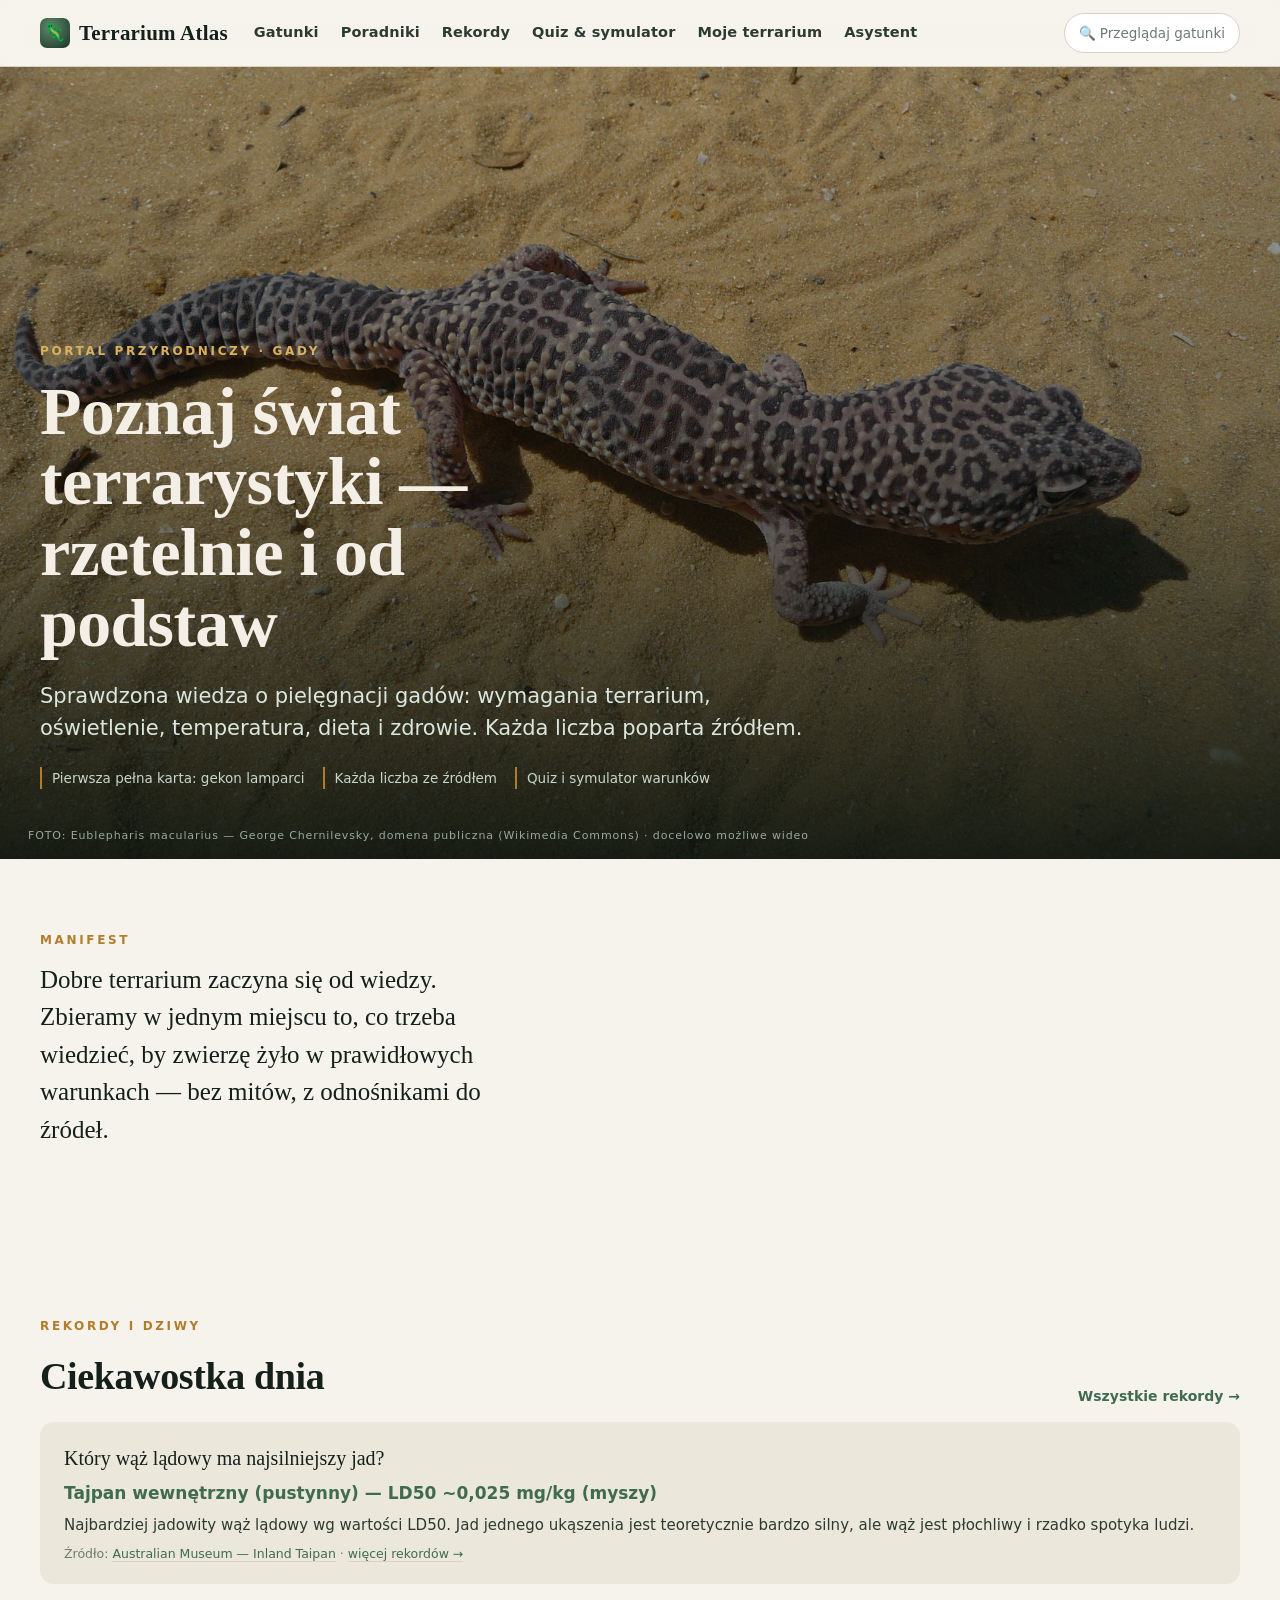
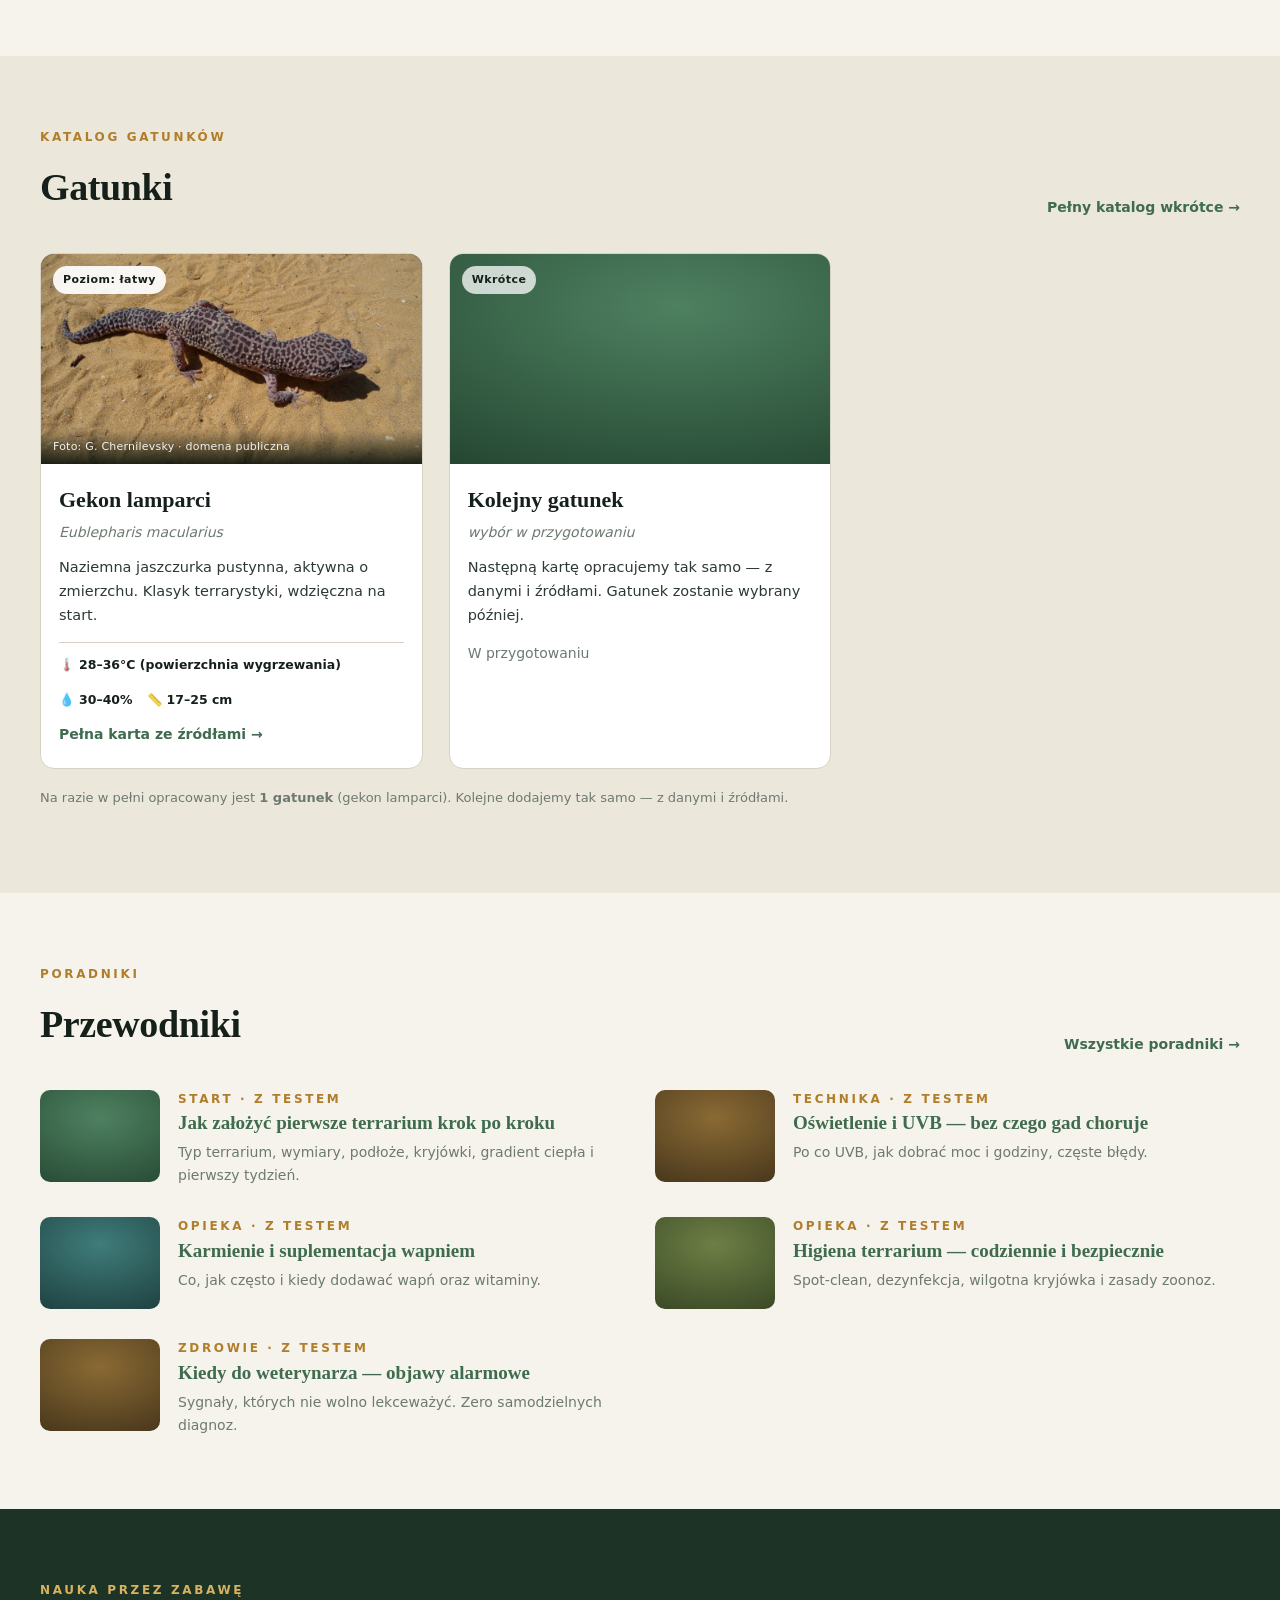
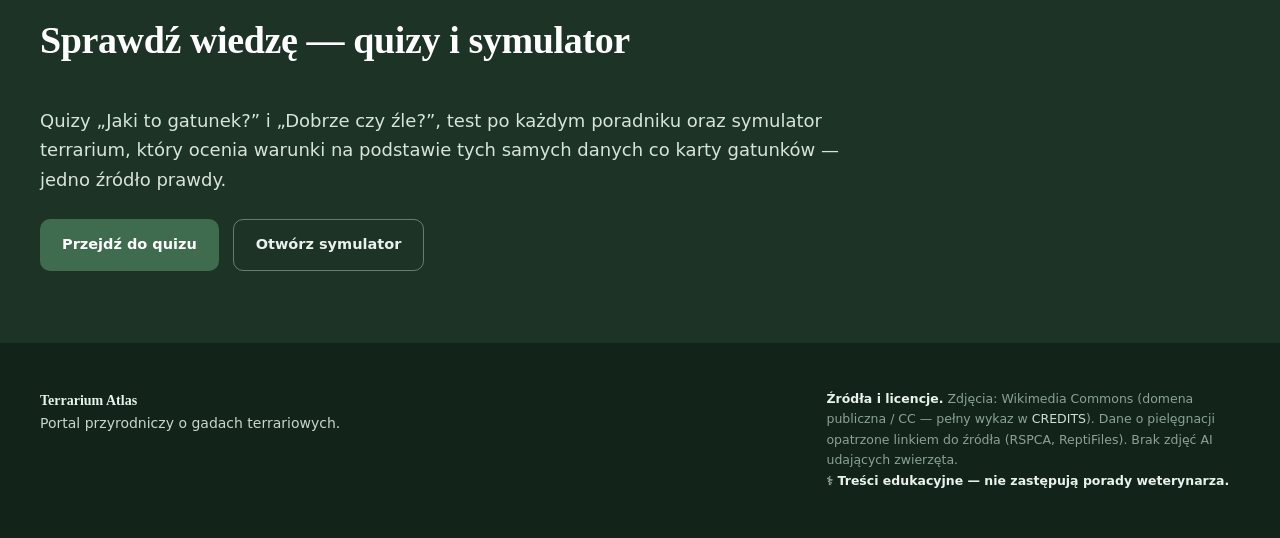
==== index.html @ b829ac7f "Terrarium Atlas — publikacja GitHub Pages (noindex, bez danych osobowych) Co-Authored-By: Claude Opu" ====
<!DOCTYPE html>
<html lang="pl"><head>
<meta charset="UTF-8"><meta name="viewport" content="width=device-width,initial-scale=1">
<meta name="robots" content="noindex, nofollow">
<title>{APP} — portal o gadach terrariowych</title>
<link rel="stylesheet" href="styl.css">
</head><body>

<header class="nav"><div class="wrap">
  <a class="brand" href="index.html" style="color:inherit"><span class="mk">🦎</span> <span data-app>Terrarium Atlas</span></a>
  <nav class="menu">
    <a class="lnk" href="index.html#katalog">Gatunki</a>
    <a class="lnk" href="poradnik.html">Poradniki</a>
    <a class="lnk" href="rekordy.html">Rekordy</a>
    <a class="lnk" href="quiz.html">Quiz &amp; symulator</a>
    <a class="lnk" href="moje-terrarium.html">Moje terrarium</a>
    <a class="lnk" href="asystent.html">Asystent</a>
  </nav>
  <span class="sp"></span>
  <a class="search" href="index.html#katalog" style="color:var(--muted)">🔍 Przeglądaj gatunki</a>
</div></header>

<section class="hero photo">
  <div class="bg"></div>
  <div class="inner">
    <div class="kicker light">Portal przyrodniczy · gady</div>
    <h1 class="serif">Poznaj świat terrarystyki — rzetelnie i od podstaw</h1>
    <p class="lead">Sprawdzona wiedza o pielęgnacji gadów: wymagania terrarium, oświetlenie,
      temperatura, dieta i zdrowie. Każda liczba poparta źródłem.</p>
    <div class="meta">
      <span>Pierwsza pełna karta: gekon lamparci</span>
      <span>Każda liczba ze źródłem</span>
      <span>Quiz i symulator warunków</span>
    </div>
  </div>
  <div class="photo-tag">FOTO: Eublepharis macularius — George Chernilevsky, domena publiczna (Wikimedia Commons) · docelowo możliwe wideo</div>
</section>

<section class="section">
  <div class="wrap">
    <div class="kicker">Manifest</div>
    <p class="lead-row serif" style="font-size:25px;line-height:1.5;margin-top:10px;color:var(--ink);max-width:40ch">
      Dobre terrarium zaczyna się od wiedzy. Zbieramy w jednym miejscu to, co trzeba wiedzieć,
      by zwierzę żyło w prawidłowych warunkach — bez mitów, z odnośnikami do źródeł.</p>
  </div>
</section>

<section class="section"><div class="wrap">
    <div class="head" style="margin-bottom:14px"><div><div class="kicker">Rekordy i dziwy</div>
      <h2 class="serif">Ciekawostka dnia</h2></div><a class="more" href="rekordy.html">Wszystkie rekordy →</a></div>
    <div id="ciekawostka" style="background:var(--paper2);border-radius:14px;padding:20px 24px">Ładowanie…</div>
  </div></section>

<section class="section tint" id="katalog">
  <div class="wrap">
    <div class="head">
      <div><div class="kicker">Katalog gatunków</div>
        <h2 class="serif">Gatunki</h2></div>
      <a class="more" href="wkrotce.html">Pełny katalog wkrótce →</a>
    </div>
    <div class="cards">

      <a class="card" href="gatunek.html" style="color:inherit">
        <div class="ph"><img src="_media/gekon_portret.jpg" alt="Gekon lamparci">
          <span class="lvl">Poziom: łatwy</span><span class="caption-ov">Foto: G. Chernilevsky · domena publiczna</span></div>
        <div class="cb"><h3 class="serif">Gekon lamparci</h3><div class="lat">Eublepharis macularius</div>
          <p class="ex">Naziemna jaszczurka pustynna, aktywna o zmierzchu. Klasyk terrarystyki, wdzięczna na start.</p>
          <div class="meta2" id="miniMetr"></div>
          <div style="margin-top:12px;font-weight:700;color:var(--moss);font-size:14px">Pełna karta ze źródłami →</div>
        </div></a>

      <div class="card" aria-hidden="true">
        <div class="ph" style="background:radial-gradient(120% 100% at 60% 25%,#4e8160,#20402d)">
          <span class="lvl" style="background:rgba(255,255,255,.75)">Wkrótce</span></div>
        <div class="cb"><h3 class="serif">Kolejny gatunek</h3><div class="lat">wybór w przygotowaniu</div>
          <p class="ex">Następną kartę opracujemy tak samo — z danymi i źródłami. Gatunek zostanie wybrany później.</p>
          <div style="margin-top:14px;color:var(--muted);font-size:14px">W przygotowaniu</div>
        </div></div>

    </div>
    <p class="src" style="margin-top:18px">Na razie w pełni opracowany jest <b>1 gatunek</b> (gekon lamparci). Kolejne dodajemy tak samo — z danymi i źródłami.</p>
  </div>
</section>

<section class="section">
  <div class="wrap">
    <div class="head">
      <div><div class="kicker">Poradniki</div>
        <h2 class="serif">Przewodniki</h2></div>
      <a class="more" href="poradnik.html">Wszystkie poradniki →</a>
    </div>
    <div class="posts">
      <a class="post" href="poradnik.html?id=zakladanie-terrarium"><div class="pn"></div><div><div class="kicker">Start · z testem</div>
        <h3 class="serif">Jak założyć pierwsze terrarium krok po kroku</h3>
        <p>Typ terrarium, wymiary, podłoże, kryjówki, gradient ciepła i pierwszy tydzień.</p></div></a>
      <a class="post" href="poradnik.html?id=oswietlenie-uvb"><div class="pn b"></div><div><div class="kicker">Technika · z testem</div>
        <h3 class="serif">Oświetlenie i UVB — bez czego gad choruje</h3>
        <p>Po co UVB, jak dobrać moc i godziny, częste błędy.</p></div></a>
      <a class="post" href="poradnik.html?id=karmienie-suplementacja"><div class="pn c"></div><div><div class="kicker">Opieka · z testem</div>
        <h3 class="serif">Karmienie i suplementacja wapniem</h3>
        <p>Co, jak często i kiedy dodawać wapń oraz witaminy.</p></div></a>
      <a class="post" href="poradnik.html?id=higiena"><div class="pn d"></div><div><div class="kicker">Opieka · z testem</div>
        <h3 class="serif">Higiena terrarium — codziennie i bezpiecznie</h3>
        <p>Spot-clean, dezynfekcja, wilgotna kryjówka i zasady zoonoz.</p></div></a>
      <a class="post" href="poradnik.html?id=kiedy-do-weterynarza"><div class="pn b"></div><div><div class="kicker">Zdrowie · z testem</div>
        <h3 class="serif">Kiedy do weterynarza — objawy alarmowe</h3>
        <p>Sygnały, których nie wolno lekceważyć. Zero samodzielnych diagnoz.</p></div></a>
    </div>
  </div>
</section>

<section class="section dark">
  <div class="wrap">
    <div class="kicker light">Nauka przez zabawę</div>
    <div class="head" style="border:0"><h2 class="serif" style="color:#fff;margin-top:8px">Sprawdź wiedzę — quizy i symulator</h2></div>
    <p class="lead-row" style="color:#d7e4da;max-width:70ch">Quizy „Jaki to gatunek?” i „Dobrze czy źle?”, test po każdym poradniku
      oraz symulator terrarium, który ocenia warunki na podstawie tych samych danych co karty gatunków — jedno źródło prawdy.</p>
    <div style="margin-top:24px;display:flex;gap:14px;flex-wrap:wrap">
      <a class="btn" href="quiz.html">Przejdź do quizu</a>
      <a class="btn ghost" href="quiz.html#symulator">Otwórz symulator</a>
    </div>
  </div>
</section>

<footer class="foot"><div class="wrap">
  <div><b data-app>Terrarium Atlas</b><br>Portal przyrodniczy o gadach terrariowych.</div>
  <div class="credits"><b style="font-family:var(--sans);color:#eaf1ec">Źródła i licencje.</b>
    Zdjęcia: Wikimedia Commons (domena publiczna / CC — pełny wykaz w <a href="CREDITS.md" style="color:#cfe0d4">CREDITS</a>).
    Dane o pielęgnacji opatrzone linkiem do źródła (RSPCA, ReptiFiles). Brak zdjęć AI udających zwierzęta.<br>
    <b style="color:#eaf1ec;font-family:var(--sans)">⚕️ Treści edukacyjne — nie zastępują porady weterynarza.</b></div>
</div></footer>


<script src="dane.js"></script>
<script>
  // mini-metryczka na kaflu gekona — z tego samego źródła prawdy
  const m = GEKON.metryczka;
  const get = L => (m.find(r=>r[0]===L)||[])[1] || "";
  document.getElementById('miniMetr').innerHTML =
    `<span>🌡️ <b>${get('Temp. — strefa ciepła')}</b></span>`+
    `<span>💧 <b>${get('Wilgotność').split(' ')[0]}</b></span>`+
    `<span>📏 <b>${get('Rozmiar').split('(')[0].trim()}</b></span>`;

  // Ciekawostka dnia — losowana deterministycznie z rekordów (ta sama przez cały dzień)
  fetch('data/rekordy.json?v=1',{cache:'no-cache'}).then(function(r){return r.json();}).then(function(D){
    var d=new Date(); var dzien=Math.floor((d-new Date(d.getFullYear(),0,0))/86400000);
    var rek=D.rekordy[dzien % D.rekordy.length];
    var src=rek.zrodla.map(function(z){return '<a href="'+z.u+'" target="_blank" rel="noopener">'+z.t+'</a>';}).join('; ');
    document.getElementById('ciekawostka').innerHTML =
      '<div style="font-family:var(--serif);font-size:20px;margin-bottom:4px">'+rek.pytanie+'</div>'+
      '<div style="font-weight:800;color:var(--moss);margin:4px 0">'+rek.odpowiedz+' — '+rek.liczba+'</div>'+
      '<p style="margin:6px 0;color:var(--ink2);font-size:15px">'+rek.opis+'</p>'+
      '<div class="src" style="font-size:12.5px;color:var(--muted)">Źródło: '+src+' · <a href="rekordy.html">więcej rekordów →</a></div>';
  }).catch(function(){ var c=document.getElementById('ciekawostka'); if(c) c.textContent='Ciekawostki wkrótce.'; });
</script>
</body></html>
---- styl.css ----
/* Terrarium Atlas — styl portalu przyrodniczego */
:root{
  --ink:#16201b;          /* głęboka zieleń-grafit (tekst) */
  --ink2:#2c3a32;
  --paper:#f6f3ec;        /* ciepły papier */
  --paper2:#ece7db;
  --forest:#1d3326;       /* ciemny las (sekcje immersyjne) */
  --forest2:#12241a;
  --moss:#3f6b4f;         /* mech — akcent główny */
  --moss-l:#5c8a6b;
  --amber:#b07d2b;        /* stonowany bursztyn — akcent 2 */
  --line:#d8d2c4;
  --line-d:#2d4536;
  --muted:#6c7a70;
  --muted-d:#9db3a5;
  --maxw:1440px;
  --serif:'Georgia','Iowan Old Style','Times New Roman',serif;
  --sans:'Segoe UI',system-ui,-apple-system,'Helvetica Neue',sans-serif;
}
*{box-sizing:border-box}
html{scroll-behavior:smooth}
body{margin:0;background:var(--paper);color:var(--ink);font-family:var(--sans);
  font-size:17px;line-height:1.65;-webkit-font-smoothing:antialiased}
img{max-width:100%;display:block}
a{color:var(--moss);text-decoration:none}
.wrap{max-width:var(--maxw);margin:0 auto;padding:0 40px}
@media(max-width:600px){ .wrap{padding:0 20px} }
.serif{font-family:var(--serif)}
.kicker{font-size:12px;letter-spacing:.22em;text-transform:uppercase;color:var(--amber);font-weight:700}
.kicker.light{color:#d8b25e}

/* ——— pasek górny ——— */
.nav{position:sticky;top:0;z-index:50;background:rgba(246,243,236,.92);backdrop-filter:blur(8px);
  border-bottom:1px solid var(--line)}
.nav .wrap{display:flex;align-items:center;gap:26px;height:66px}
.brand{font-family:var(--serif);font-weight:700;font-size:21px;letter-spacing:.01em;display:flex;align-items:center;gap:9px}
.brand .mk{width:30px;height:30px;border-radius:7px;background:
  radial-gradient(circle at 35% 30%,var(--moss-l),var(--forest));display:flex;align-items:center;justify-content:center;font-size:17px}
.nav a.lnk{color:var(--ink2);font-size:14.5px;font-weight:600;letter-spacing:.01em}
.nav a.lnk:hover{color:var(--moss)}
.nav .sp{margin-left:auto}
.nav .search{display:flex;align-items:center;gap:8px;border:1px solid var(--line);border-radius:999px;
  padding:8px 14px;color:var(--muted);font-size:13.5px;background:#fff}
.menu{display:flex;gap:22px;align-items:center}
@media(max-width:720px){ .menu{display:none} .nav .search{display:none} }

/* ——— hero immersyjny ——— */
.hero{position:relative;min-height:88vh;display:flex;align-items:flex-end;color:#f3efe6;overflow:hidden}
.hero .bg{position:absolute;inset:0;background:
  linear-gradient(180deg,rgba(10,20,14,.15) 0%,rgba(10,20,14,.35) 45%,rgba(8,16,11,.92) 100%),
  radial-gradient(120% 90% at 70% 15%,#356b4a 0%,#1b3a28 42%,#0c1d14 100%)}
.hero .bg::after{content:"";position:absolute;inset:0;opacity:.14;mix-blend-mode:overlay;
  background:repeating-linear-gradient(115deg,#fff 0 2px,transparent 2px 7px)}
.hero .play{position:absolute;top:22px;right:28px;display:flex;gap:8px;align-items:center;
  font-size:12px;letter-spacing:.14em;text-transform:uppercase;color:#e7f0e9;opacity:.85}
.hero .play .dot{width:34px;height:34px;border:1.5px solid rgba(255,255,255,.6);border-radius:50%;
  display:flex;align-items:center;justify-content:center}
.hero .inner{position:relative;max-width:var(--maxw);margin:0 auto;padding:0 40px 70px;width:100%}
.hero h1{font-family:var(--serif);font-weight:700;font-size:clamp(34px,6vw,68px);line-height:1.04;
  margin:14px 0 16px;max-width:15ch;letter-spacing:-.01em}
.hero p.lead{font-size:clamp(16px,2.3vw,21px);max-width:60ch;color:#dbe6dd;line-height:1.55}
.hero .meta{margin-top:22px;display:flex;gap:18px;flex-wrap:wrap;font-size:13.5px;color:#c7d6cb}
.hero .meta span{border-left:2px solid var(--amber);padding-left:10px}
.photo-tag{position:absolute;bottom:14px;left:28px;font-size:11px;letter-spacing:.08em;color:#b9c9bd;opacity:.8}

/* ——— sekcje ——— */
.section{padding:72px 0}
.section.tint{background:var(--paper2)}
.section.dark{background:var(--forest);color:#eaf1ec}
.section.dark .muted{color:var(--muted-d)}
.head{display:flex;align-items:flex-end;justify-content:space-between;gap:20px;margin-bottom:34px}
.head h2{font-family:var(--serif);font-size:clamp(26px,3.4vw,38px);margin:8px 0 0;font-weight:700;letter-spacing:-.01em}
.head .more{font-size:14px;font-weight:700;color:var(--moss);white-space:nowrap}
.lead-row{max-width:66ch;color:var(--ink2);font-size:18px}

/* ——— siatka gatunków (karty magazynowe) ——— */
.cards{display:grid;grid-template-columns:repeat(3,1fr);gap:26px}
@media(max-width:860px){ .cards{grid-template-columns:1fr} }
.card{background:#fff;border:1px solid var(--line);border-radius:14px;overflow:hidden;
  transition:transform .4s cubic-bezier(.2,.7,.2,1),box-shadow .4s}
.card:hover{transform:translateY(-4px);box-shadow:0 18px 40px rgba(20,40,28,.12)}
.card .ph{height:210px;position:relative;background:radial-gradient(120% 100% at 60% 25%,#4e8160,#20402d)}
.card .ph.d2{background:radial-gradient(120% 100% at 60% 25%,#6d7f45,#2f3d1f)}
.card .ph.d3{background:radial-gradient(120% 100% at 60% 25%,#3f7c7a,#173534)}
.card .tagph{position:absolute;left:12px;bottom:10px;font-size:10.5px;letter-spacing:.07em;color:#dce7df;opacity:.85}
.card .lvl{position:absolute;top:12px;left:12px;font-size:11px;font-weight:700;letter-spacing:.04em;
  background:rgba(255,255,255,.92);color:var(--ink);padding:5px 10px;border-radius:999px}
.card .cb{padding:18px 18px 22px}
.card h3{font-family:var(--serif);font-size:22px;margin:0 0 3px}
.card .lat{font-style:italic;color:var(--muted);font-size:14px}
.card .ex{margin-top:12px;font-size:14.5px;color:var(--ink2)}
.card .meta2{margin-top:14px;display:flex;gap:14px;flex-wrap:wrap;font-size:12.5px;color:var(--muted);
  border-top:1px solid var(--line);padding-top:12px}
.card .meta2 b{color:var(--ink);font-weight:700}

/* ——— poradniki (lista edytorska) ——— */
.posts{display:grid;grid-template-columns:repeat(2,1fr);gap:30px}
@media(max-width:760px){ .posts{grid-template-columns:1fr} }
.post{display:flex;gap:18px;align-items:flex-start}
.post .pn{width:120px;height:92px;border-radius:10px;flex:0 0 auto;background:radial-gradient(120% 100% at 50% 30%,#4e8160,#20402d)}
.post .pn.b{background:radial-gradient(120% 100% at 50% 30%,#8a6a34,#3a2c16)}
.post .pn.c{background:radial-gradient(120% 100% at 50% 30%,#3f7c7a,#173534)}
.post .pn.d{background:radial-gradient(120% 100% at 50% 30%,#6d7f45,#2f3d1f)}
.post h3{font-family:var(--serif);font-size:19px;margin:2px 0 6px;line-height:1.25}
.post p{margin:0;font-size:14px;color:var(--muted)}

/* ——— stopka ——— */
.foot{background:var(--forest2);color:#c7d6cb;padding:46px 0;font-size:14px}
.foot .wrap{display:flex;justify-content:space-between;gap:24px;flex-wrap:wrap}
.foot b{color:#eaf1ec;font-family:var(--serif)}
.foot .credits{font-size:12.5px;color:#8ba393;max-width:52ch}

/* ——— elementy wspólne ——— */
.badge{display:inline-block;font-size:11px;font-weight:700;letter-spacing:.03em;padding:4px 11px;border-radius:999px}
.b-easy{background:#e4efe5;color:#2f5d45} .b-mid{background:#f3ead3;color:#8a641f} .b-hard{background:#f1dcd4;color:#9b4a2f}
.src{font-size:13px;color:var(--muted)}
.src a{border-bottom:1px solid var(--line)}
.btn{display:inline-flex;align-items:center;gap:8px;background:var(--moss);color:#fff;font-weight:700;
  font-size:14.5px;padding:13px 22px;border-radius:10px;border:0;cursor:pointer}
.btn.ghost{background:transparent;color:#eaf1ec;border:1.5px solid rgba(255,255,255,.35)}
.note-mk{background:#fbf8f0;border:1px dashed var(--line);border-radius:10px;padding:10px 14px;
  font-size:12.5px;color:var(--muted);margin:0 auto;max-width:var(--maxw)}

/* ——— realne zdjęcia ——— */
.hero.photo .bg{background:
  linear-gradient(180deg,rgba(10,20,14,.25) 0%,rgba(10,20,14,.4) 45%,rgba(8,16,11,.9) 100%),
  url('_media/gekon_portret.jpg') center 30%/cover no-repeat}
.hero.photo .bg::after{display:none}
.imgph{width:100%;height:100%;object-fit:cover;position:absolute;inset:0}
.card .ph img, .post .pn img, .qimg img, .scene img{position:absolute;inset:0;width:100%;height:100%;object-fit:cover}
.credit{font-size:11px;color:var(--muted);margin-top:6px}
.credit a{border-bottom:1px solid var(--line)}
.caption-ov{position:absolute;left:0;right:0;bottom:0;padding:8px 12px;font-size:11px;color:#eef3ee;
  background:linear-gradient(0deg,rgba(6,14,9,.85),transparent);letter-spacing:.02em}

/* przypisy źródeł (superscript) */
sup .refnum,.refnum{font-size:11px;font-weight:700;color:var(--moss);vertical-align:super;margin-left:1px;border:0}
.refnum:hover{color:var(--amber)}

/* ekran „wkrótce" */
.soon{min-height:62vh;display:flex;align-items:center;justify-content:center;text-align:center;padding:60px 20px}
.soon .box{max-width:520px}
.soon .ic{font-size:46px}
.soon h1{font-family:var(--serif);font-size:34px;margin:14px 0 10px}
.soon p{color:var(--ink2);font-size:17px;margin:0 0 22px}

/* fasada wideo YouTube (lite — ładuje iframe po kliknięciu) */
.ytf{position:relative;cursor:pointer;background:#0a1810}
.ytf .play{position:absolute;inset:0;margin:auto;width:64px;height:64px;border-radius:50%;
  background:rgba(176,125,43,.92);display:flex;align-items:center;justify-content:center;color:#fff;font-size:26px}
.ytf iframe{position:absolute;inset:0;width:100%;height:100%;border:0}
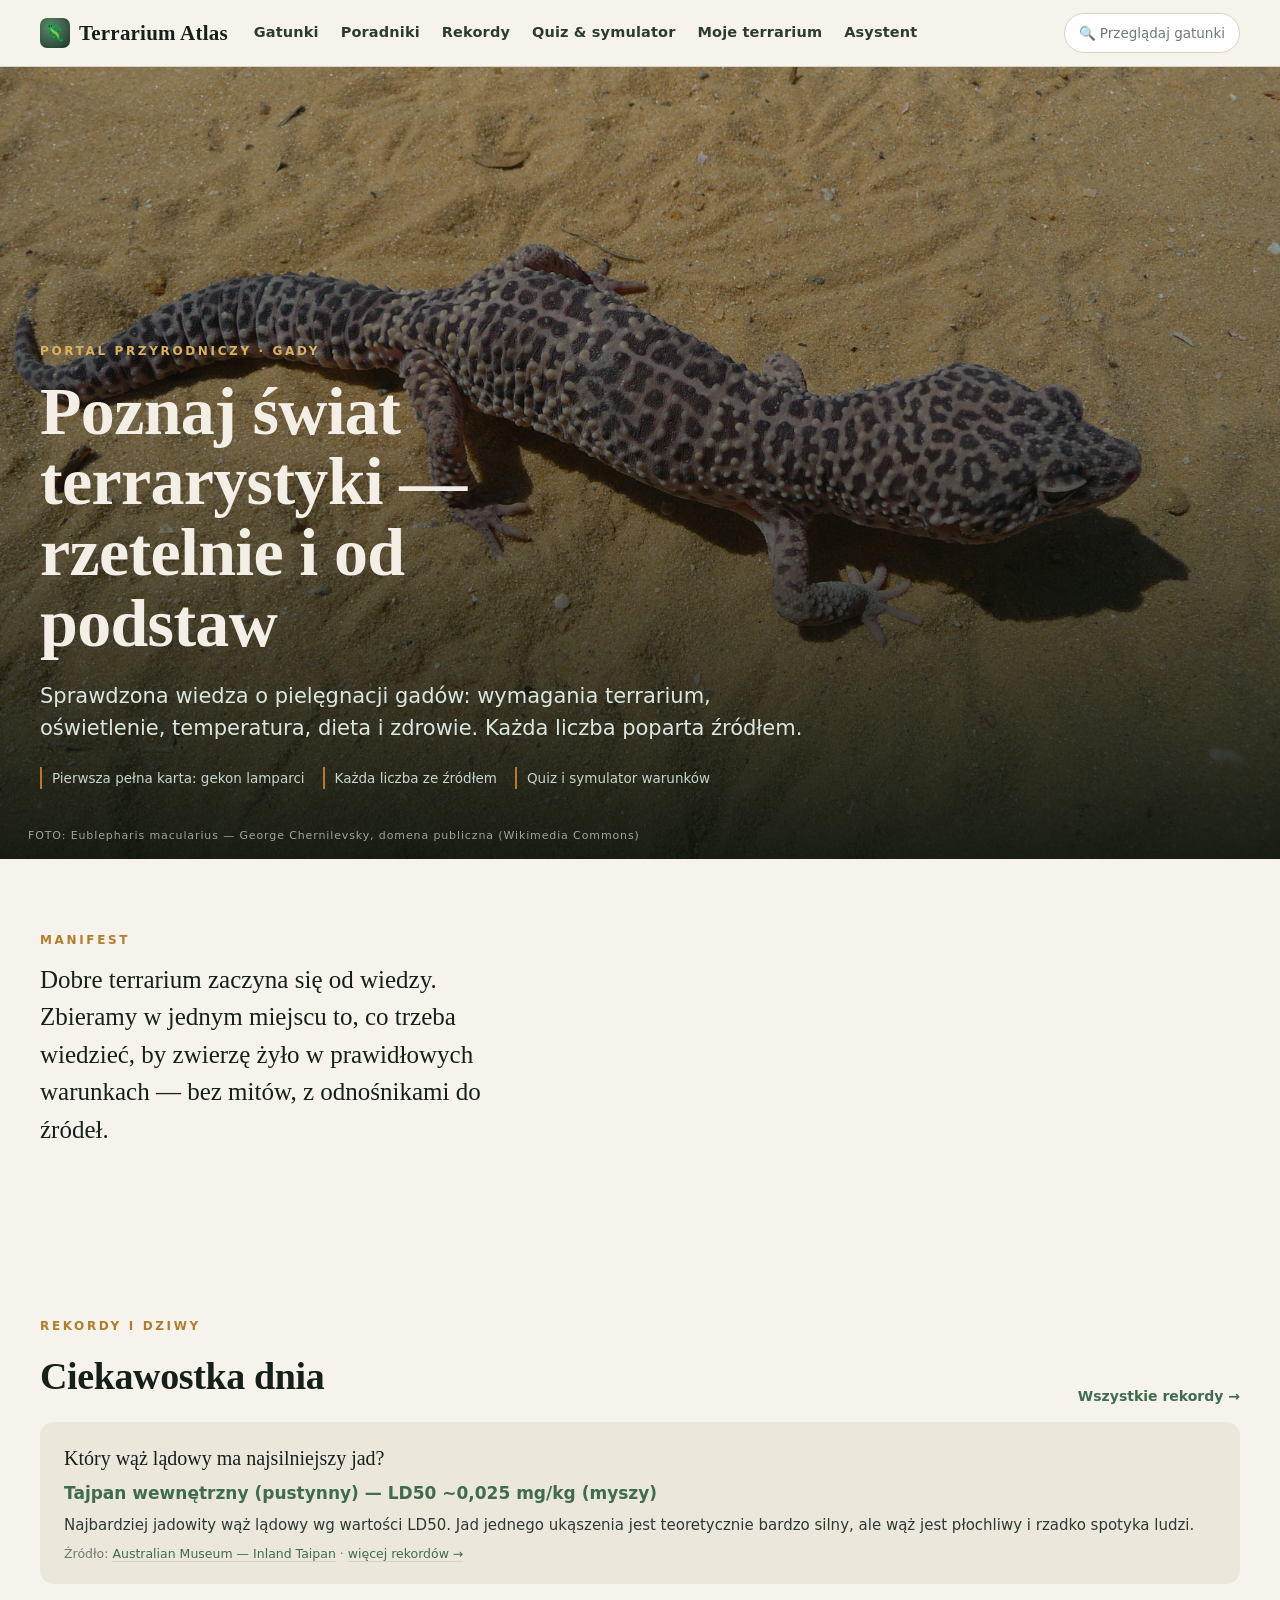
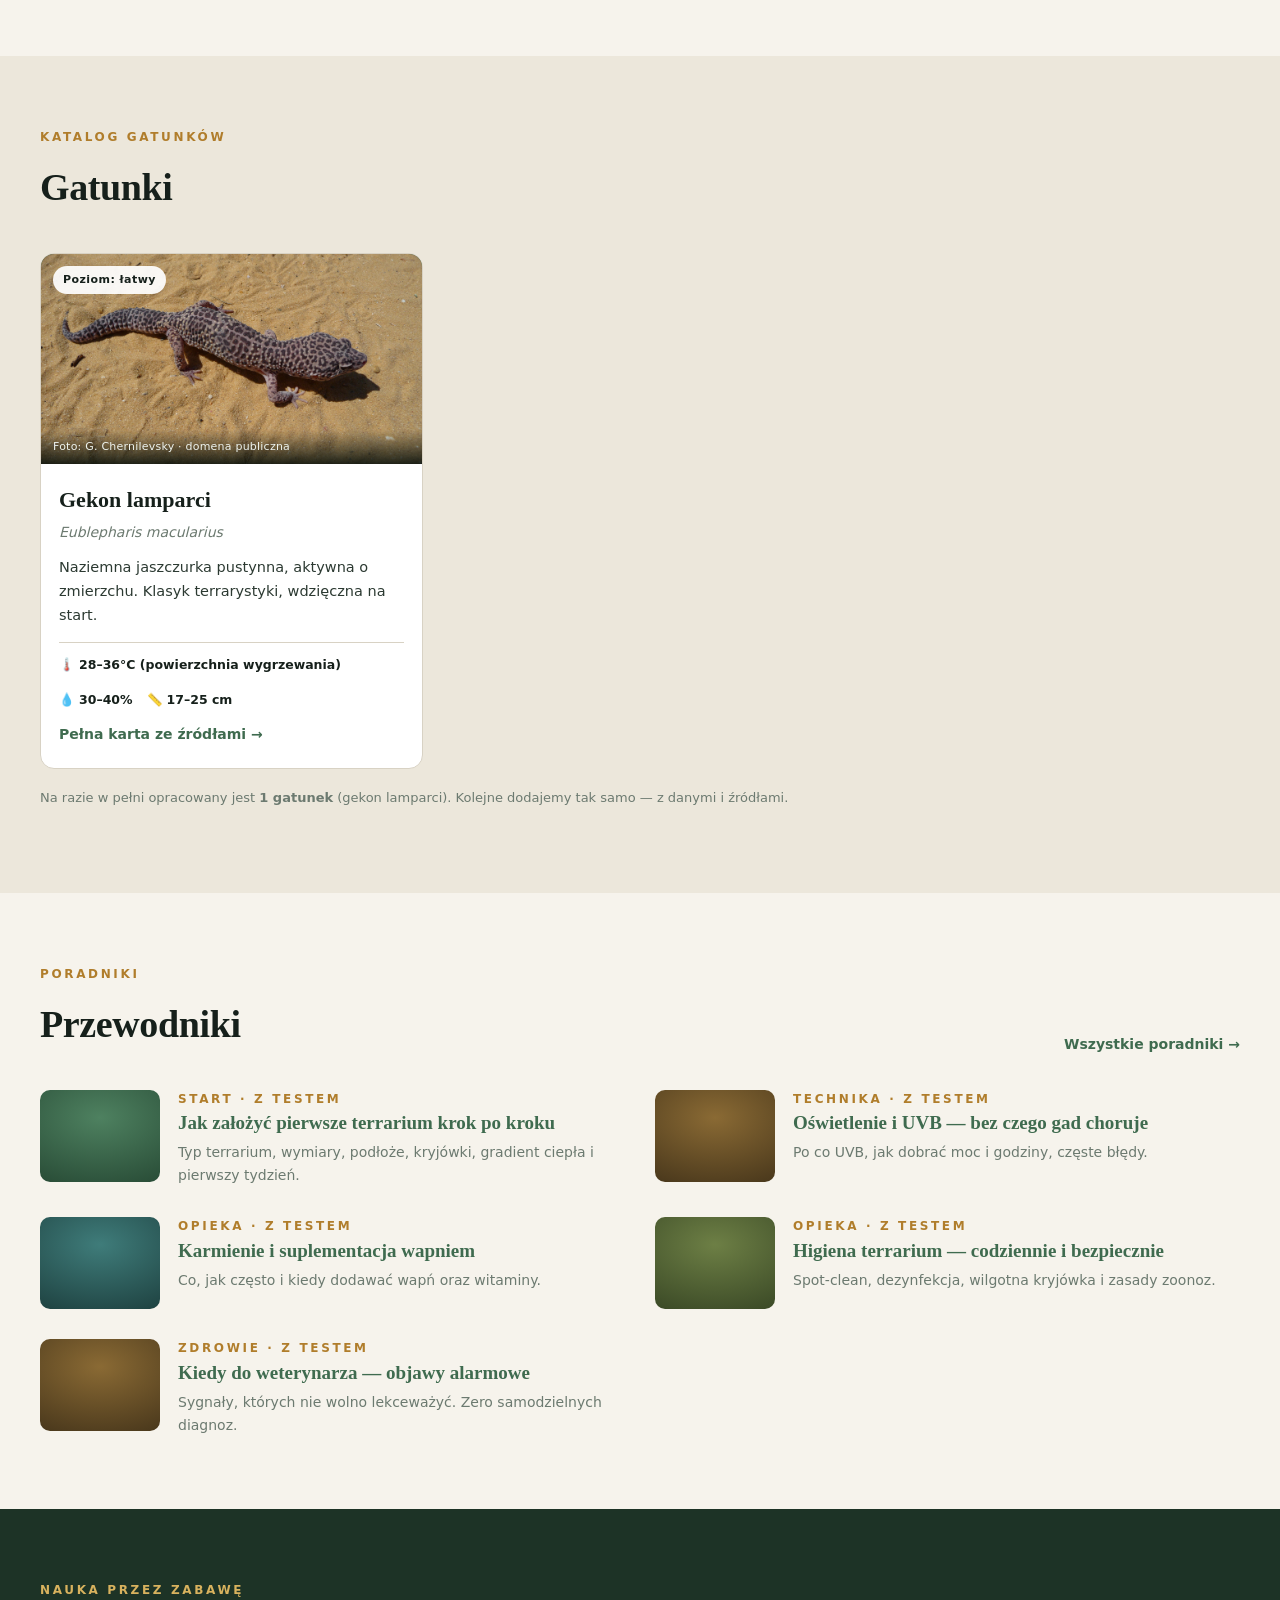
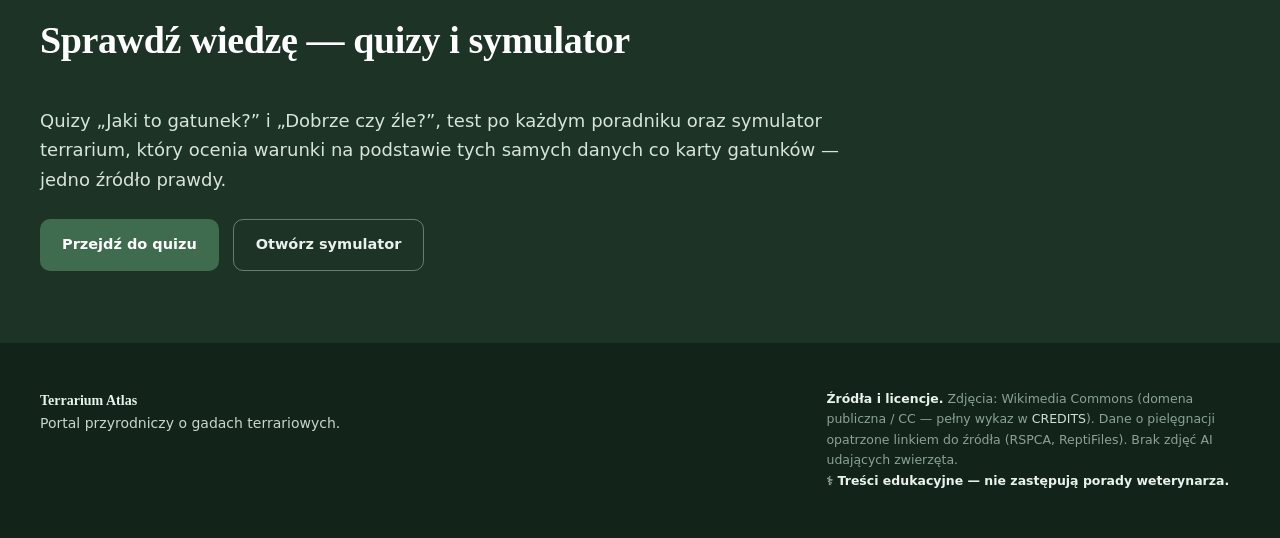
==== commit d59490f0: "Fix LIVE: dodany .nojekyll (Pages ignorowal folder _media z podkreslenia -> zdjecia 404); usuniete n" ====
--- a/index.html
+++ b/index.html
@@ -33,7 +33,7 @@
       <span>Quiz i symulator warunków</span>
     </div>
   </div>
-  <div class="photo-tag">FOTO: Eublepharis macularius — George Chernilevsky, domena publiczna (Wikimedia Commons) · docelowo możliwe wideo</div>
+  <div class="photo-tag">FOTO: Eublepharis macularius — George Chernilevsky, domena publiczna (Wikimedia Commons)</div>
 </section>
 
 <section class="section">
@@ -56,7 +56,6 @@
     <div class="head">
       <div><div class="kicker">Katalog gatunków</div>
         <h2 class="serif">Gatunki</h2></div>
-      <a class="more" href="wkrotce.html">Pełny katalog wkrótce →</a>
     </div>
     <div class="cards">
 
@@ -69,13 +68,6 @@
           <div style="margin-top:12px;font-weight:700;color:var(--moss);font-size:14px">Pełna karta ze źródłami →</div>
         </div></a>
 
-      <div class="card" aria-hidden="true">
-        <div class="ph" style="background:radial-gradient(120% 100% at 60% 25%,#4e8160,#20402d)">
-          <span class="lvl" style="background:rgba(255,255,255,.75)">Wkrótce</span></div>
-        <div class="cb"><h3 class="serif">Kolejny gatunek</h3><div class="lat">wybór w przygotowaniu</div>
-          <p class="ex">Następną kartę opracujemy tak samo — z danymi i źródłami. Gatunek zostanie wybrany później.</p>
-          <div style="margin-top:14px;color:var(--muted);font-size:14px">W przygotowaniu</div>
-        </div></div>
 
     </div>
     <p class="src" style="margin-top:18px">Na razie w pełni opracowany jest <b>1 gatunek</b> (gekon lamparci). Kolejne dodajemy tak samo — z danymi i źródłami.</p>
@@ -151,6 +143,6 @@
       '<div style="font-weight:800;color:var(--moss);margin:4px 0">'+rek.odpowiedz+' — '+rek.liczba+'</div>'+
       '<p style="margin:6px 0;color:var(--ink2);font-size:15px">'+rek.opis+'</p>'+
       '<div class="src" style="font-size:12.5px;color:var(--muted)">Źródło: '+src+' · <a href="rekordy.html">więcej rekordów →</a></div>';
-  }).catch(function(){ var c=document.getElementById('ciekawostka'); if(c) c.textContent='Ciekawostki wkrótce.'; });
+  }).catch(function(){ var c=document.getElementById('ciekawostka'); if(c) c.textContent='Nie udało się wczytać ciekawostki.'; });
 </script>
 </body></html>
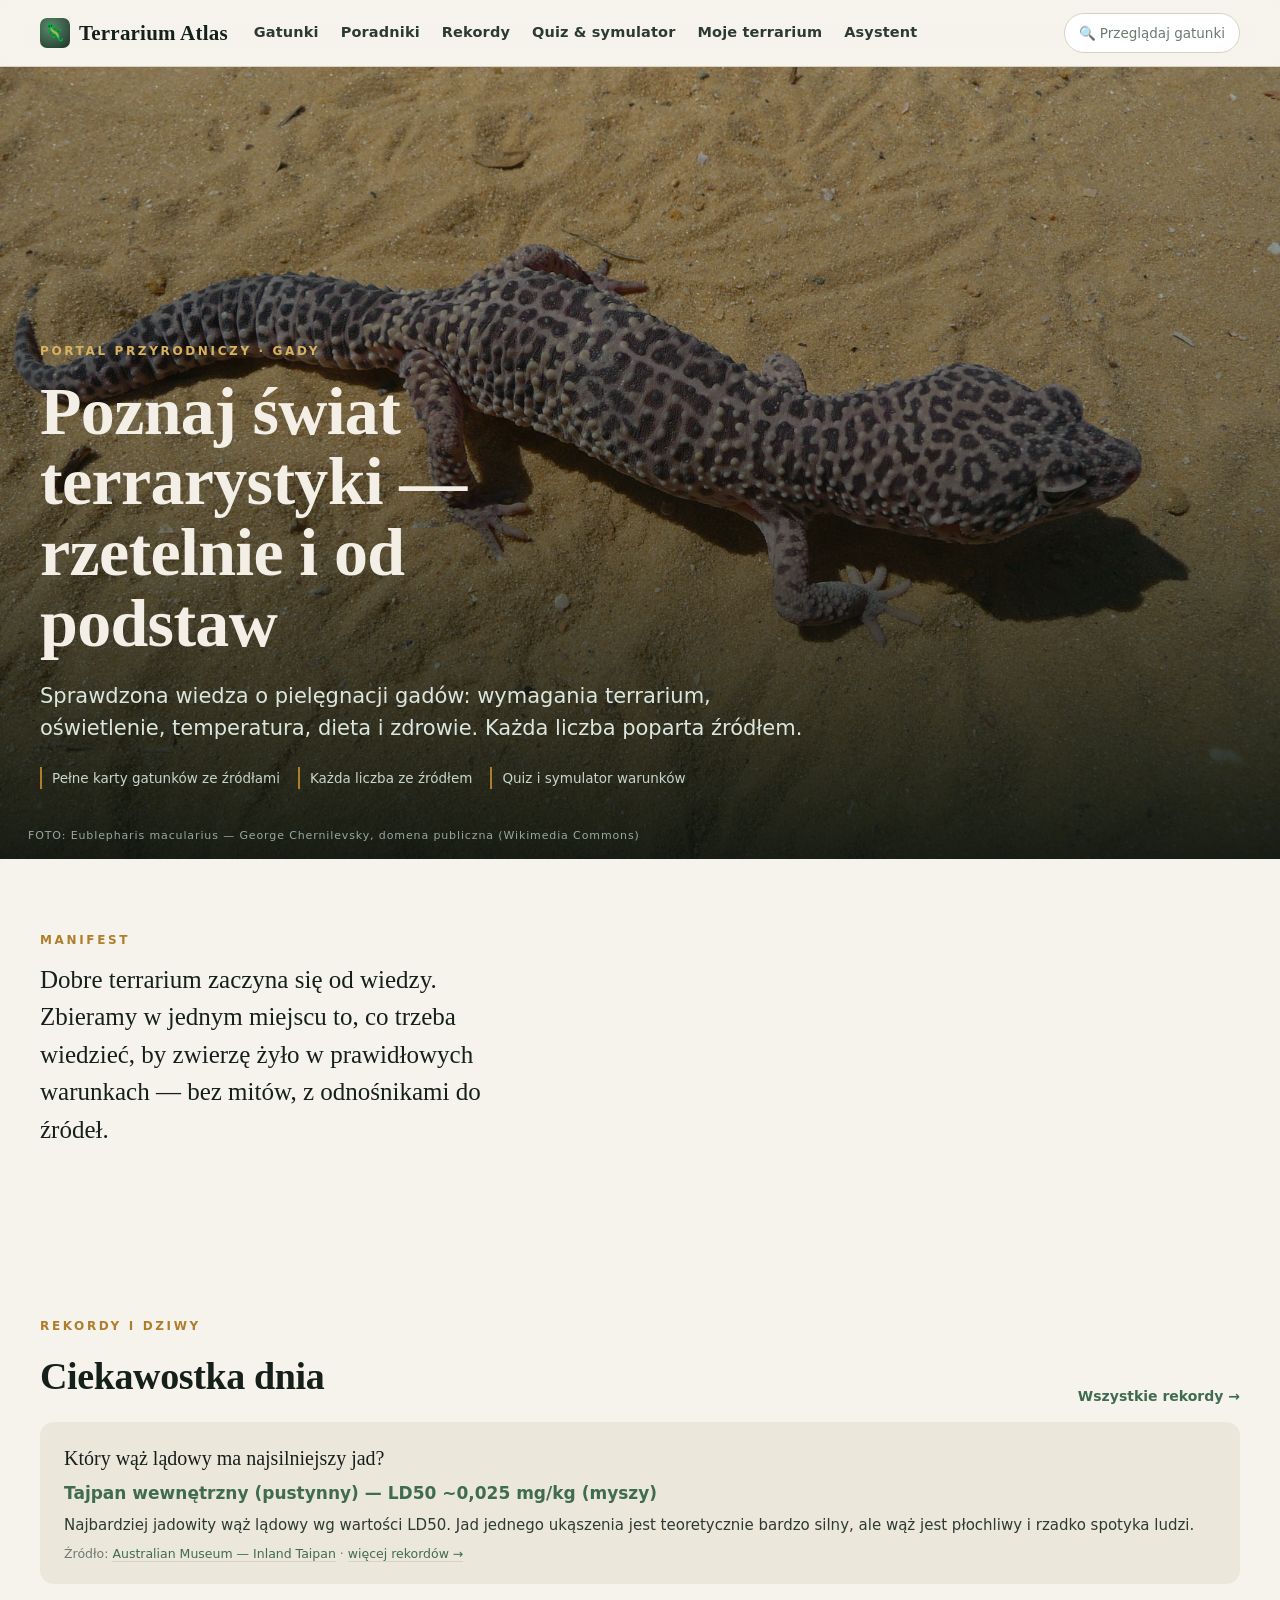
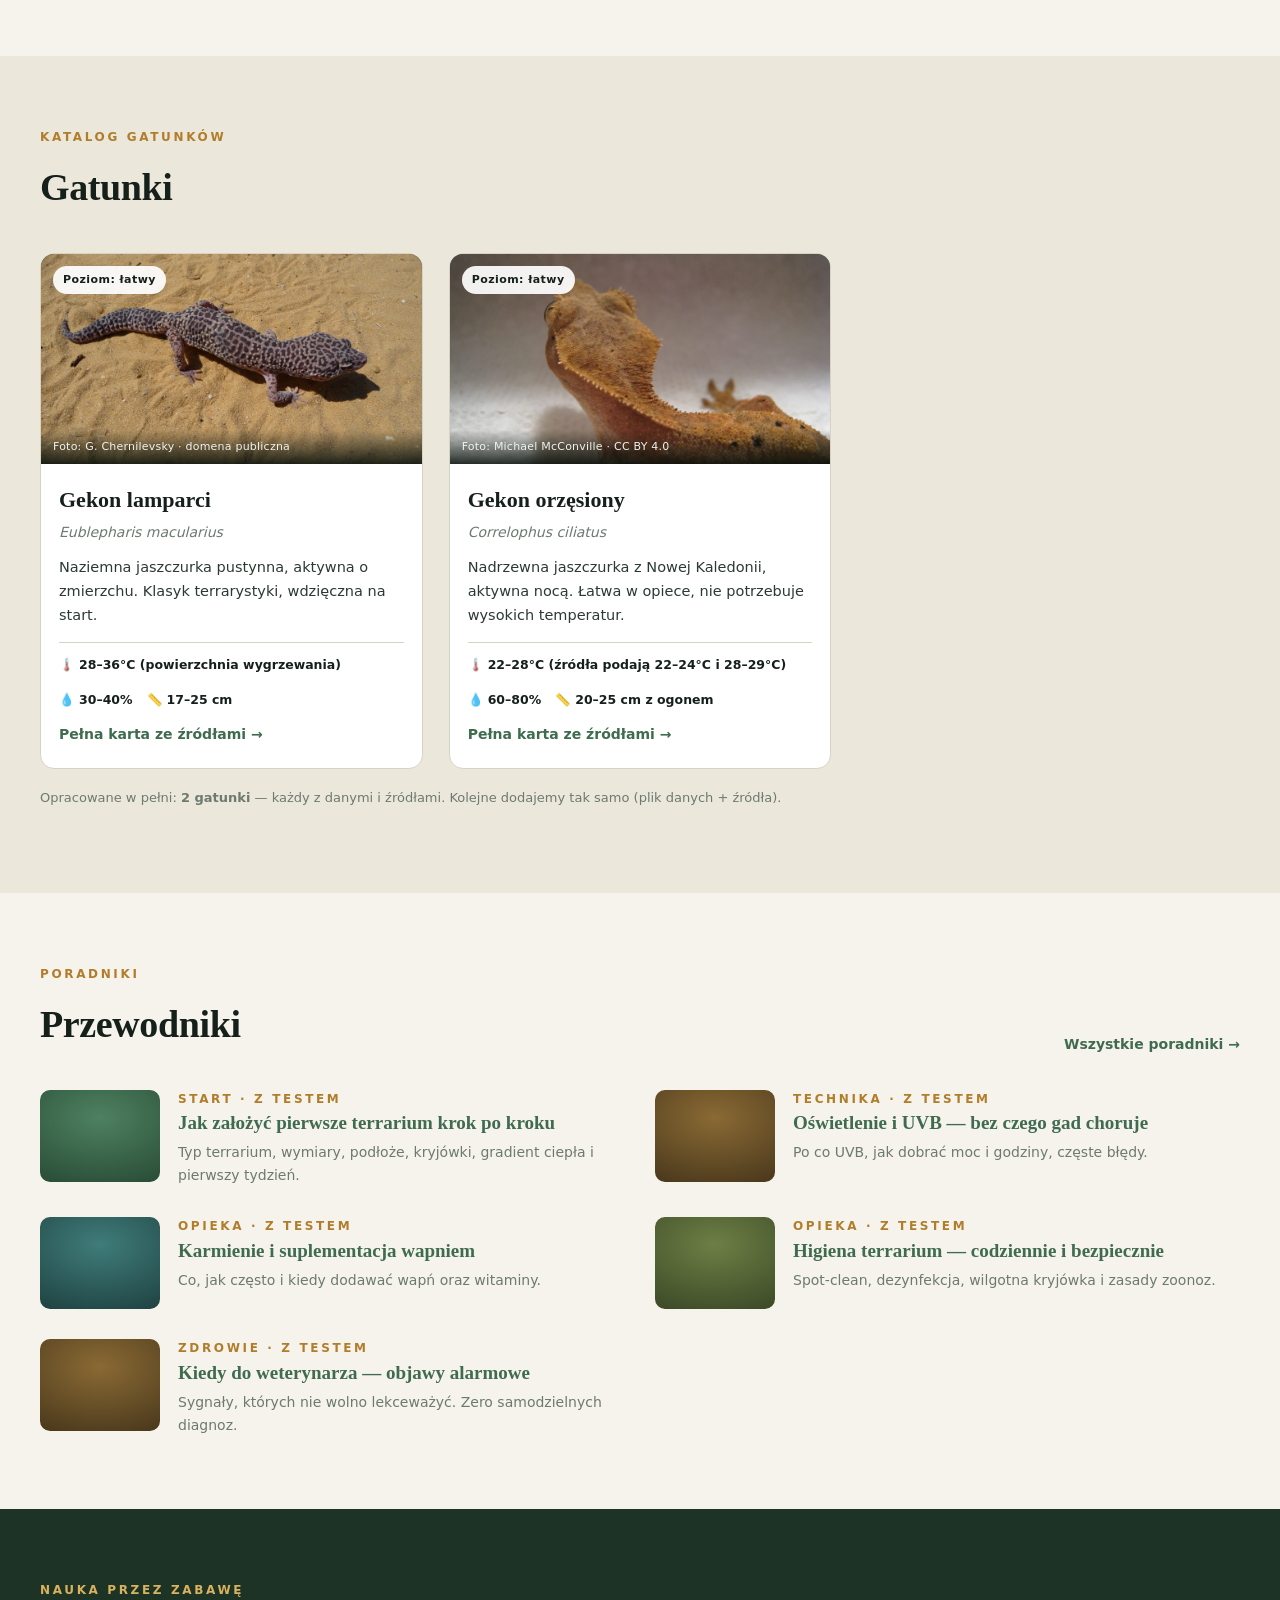
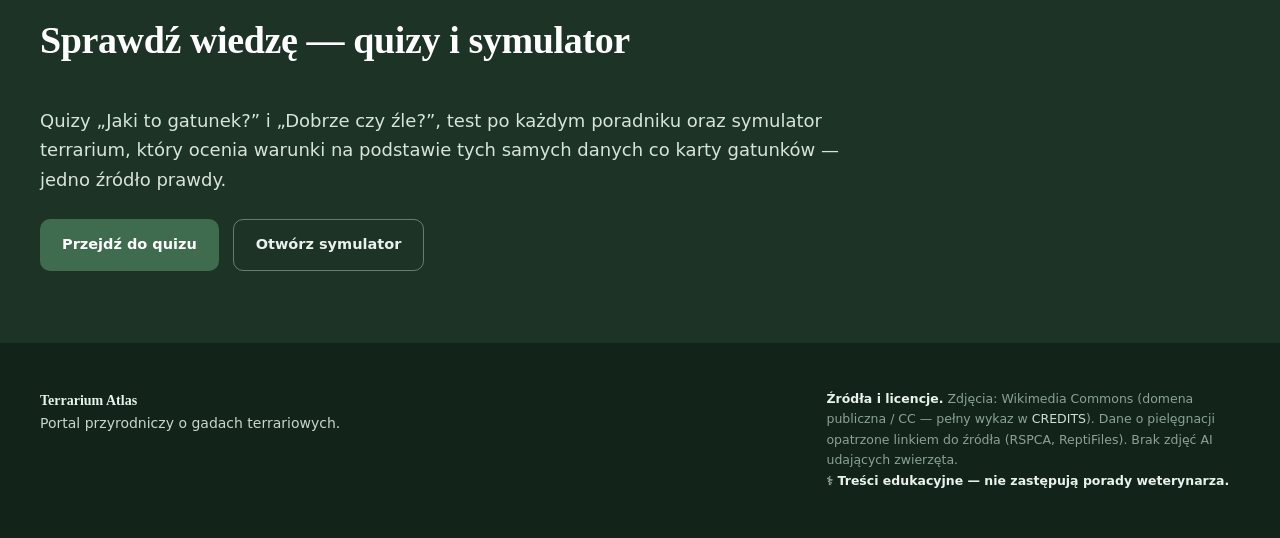
==== commit 777963bc: "Fundament danych gatunków (dane/gatunki/*.json) + gekon orzęsiony - Dane gatunku wyniesione z dane.j" ====
--- a/index.html
+++ b/index.html
@@ -2,7 +2,7 @@
 <html lang="pl"><head>
 <meta charset="UTF-8"><meta name="viewport" content="width=device-width,initial-scale=1">
 <meta name="robots" content="noindex, nofollow">
-<title>{APP} — portal o gadach terrariowych</title>
+<title data-ctx="portal o gadach terrariowych" data-order="prefix">Terrarium Atlas — portal o gadach terrariowych</title>
 <link rel="stylesheet" href="styl.css">
 </head><body>
 
@@ -28,7 +28,7 @@
     <p class="lead">Sprawdzona wiedza o pielęgnacji gadów: wymagania terrarium, oświetlenie,
       temperatura, dieta i zdrowie. Każda liczba poparta źródłem.</p>
     <div class="meta">
-      <span>Pierwsza pełna karta: gekon lamparci</span>
+      <span>Pełne karty gatunków ze źródłami</span>
       <span>Każda liczba ze źródłem</span>
       <span>Quiz i symulator warunków</span>
     </div>
@@ -48,7 +48,7 @@
 <section class="section"><div class="wrap">
     <div class="head" style="margin-bottom:14px"><div><div class="kicker">Rekordy i dziwy</div>
       <h2 class="serif">Ciekawostka dnia</h2></div><a class="more" href="rekordy.html">Wszystkie rekordy →</a></div>
-    <div id="ciekawostka" style="background:var(--paper2);border-radius:14px;padding:20px 24px">Ładowanie…</div>
+    <div id="ciekawostka" style="background:var(--paper2);border-radius:14px;padding:20px 24px"></div>
   </div></section>
 
 <section class="section tint" id="katalog">
@@ -57,20 +57,8 @@
       <div><div class="kicker">Katalog gatunków</div>
         <h2 class="serif">Gatunki</h2></div>
     </div>
-    <div class="cards">
-
-      <a class="card" href="gatunek.html" style="color:inherit">
-        <div class="ph"><img src="_media/gekon_portret.jpg" alt="Gekon lamparci">
-          <span class="lvl">Poziom: łatwy</span><span class="caption-ov">Foto: G. Chernilevsky · domena publiczna</span></div>
-        <div class="cb"><h3 class="serif">Gekon lamparci</h3><div class="lat">Eublepharis macularius</div>
-          <p class="ex">Naziemna jaszczurka pustynna, aktywna o zmierzchu. Klasyk terrarystyki, wdzięczna na start.</p>
-          <div class="meta2" id="miniMetr"></div>
-          <div style="margin-top:12px;font-weight:700;color:var(--moss);font-size:14px">Pełna karta ze źródłami →</div>
-        </div></a>
-
-
-    </div>
-    <p class="src" style="margin-top:18px">Na razie w pełni opracowany jest <b>1 gatunek</b> (gekon lamparci). Kolejne dodajemy tak samo — z danymi i źródłami.</p>
+    <div class="cards" id="cards"></div>
+    <p class="src" style="margin-top:18px" id="katalogNota"></p>
   </div>
 </section>
 
@@ -125,13 +113,36 @@
 
 <script src="dane.js"></script>
 <script>
-  // mini-metryczka na kaflu gekona — z tego samego źródła prawdy
-  const m = GEKON.metryczka;
-  const get = L => (m.find(r=>r[0]===L)||[])[1] || "";
-  document.getElementById('miniMetr').innerHTML =
-    `<span>🌡️ <b>${get('Temp. — strefa ciepła')}</b></span>`+
-    `<span>💧 <b>${get('Wilgotność').split(' ')[0]}</b></span>`+
-    `<span>📏 <b>${get('Rozmiar').split('(')[0].trim()}</b></span>`;
+  // Katalog gatunków — kafle budowane z dane/gatunki/<slug>.json (jedno źródło prawdy)
+  function esc(s){ return String(s).replace(/&/g,'&amp;').replace(/</g,'&lt;').replace(/>/g,'&gt;').replace(/"/g,'&quot;'); }
+  function mv(m,L){ var r=m.find(function(x){return x[0]===L;}); return r?r[1]:""; }
+  function karta(g){
+    var m=g.katalog||{}, me=g.metryczka||[];
+    var temp = mv(me,'Temp. — strefa ciepła') || mv(me,'Temp. — strefa cieplejsza');
+    var wilg = (mv(me,'Wilgotność')||'').split(' ')[0];
+    var roz  = (mv(me,'Rozmiar')||'').split('(')[0].trim();
+    return '<a class="card" href="gatunek.html?id='+encodeURIComponent(g.slug)+'" style="color:inherit">'+
+      '<div class="ph"><img src="'+esc(m.hero)+'" alt="'+esc(m.heroAlt||g.nazwaPL)+'">'+
+      '<span class="lvl">'+esc(g.poziomKrotki||g.poziomLabel||'')+'</span>'+
+      '<span class="caption-ov">'+esc(m.heroCaption||'')+'</span></div>'+
+      '<div class="cb"><h3 class="serif">'+esc(g.nazwaPL)+'</h3><div class="lat">'+esc(g.nazwaLac)+'</div>'+
+      '<p class="ex">'+esc(m.ex||'')+'</p>'+
+      '<div class="meta2"><span>🌡️ <b>'+esc(temp)+'</b></span><span>💧 <b>'+esc(wilg)+'</b></span><span>📏 <b>'+esc(roz)+'</b></span></div>'+
+      '<div style="margin-top:12px;font-weight:700;color:var(--moss);font-size:14px">Pełna karta ze źródłami →</div>'+
+      '</div></a>';
+  }
+  loadKatalog().then(function(slugs){
+    return Promise.all(slugs.map(function(s){ return loadGatunek(s).catch(function(){ return null; }); }));
+  }).then(function(list){
+    var ok = list.filter(Boolean);
+    document.getElementById('cards').innerHTML = ok.map(karta).join("");
+    var n = ok.length;
+    var slowo = n===1?'gatunek':(n>=2&&n<=4?'gatunki':'gatunków');
+    document.getElementById('katalogNota').innerHTML =
+      'Opracowane w pełni: <b>'+n+' '+slowo+'</b> — każdy z danymi i źródłami. Kolejne dodajemy tak samo (plik danych + źródła).';
+  }).catch(function(){
+    document.getElementById('katalogNota').textContent = 'Nie udało się wczytać katalogu gatunków.';
+  });
 
   // Ciekawostka dnia — losowana deterministycznie z rekordów (ta sama przez cały dzień)
   fetch('data/rekordy.json?v=1',{cache:'no-cache'}).then(function(r){return r.json();}).then(function(D){
--- a/styl.css
+++ b/styl.css
@@ -137,7 +137,7 @@
 sup .refnum,.refnum{font-size:11px;font-weight:700;color:var(--moss);vertical-align:super;margin-left:1px;border:0}
 .refnum:hover{color:var(--amber)}
 
-/* ekran „wkrótce" */
+/* ekran „dodajemy etapami” (fallback niegotowych sekcji) */
 .soon{min-height:62vh;display:flex;align-items:center;justify-content:center;text-align:center;padding:60px 20px}
 .soon .box{max-width:520px}
 .soon .ic{font-size:46px}
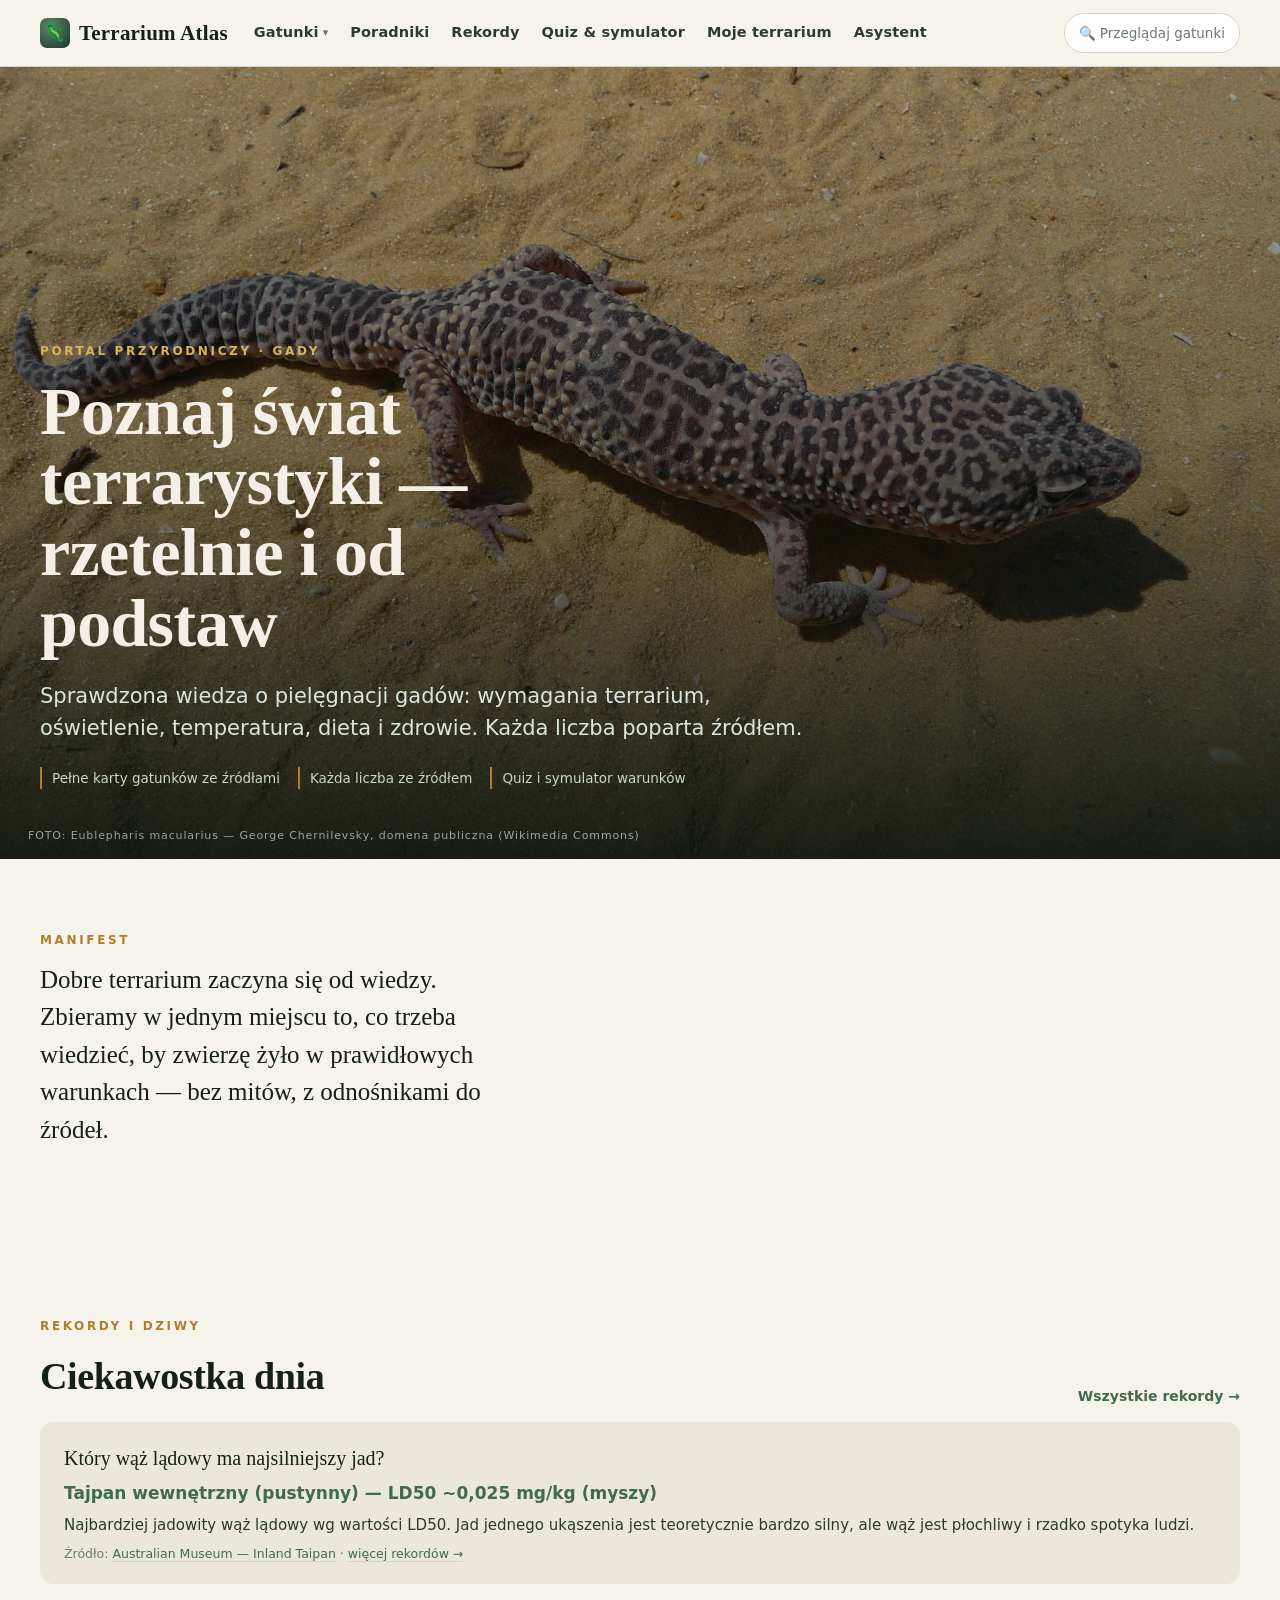
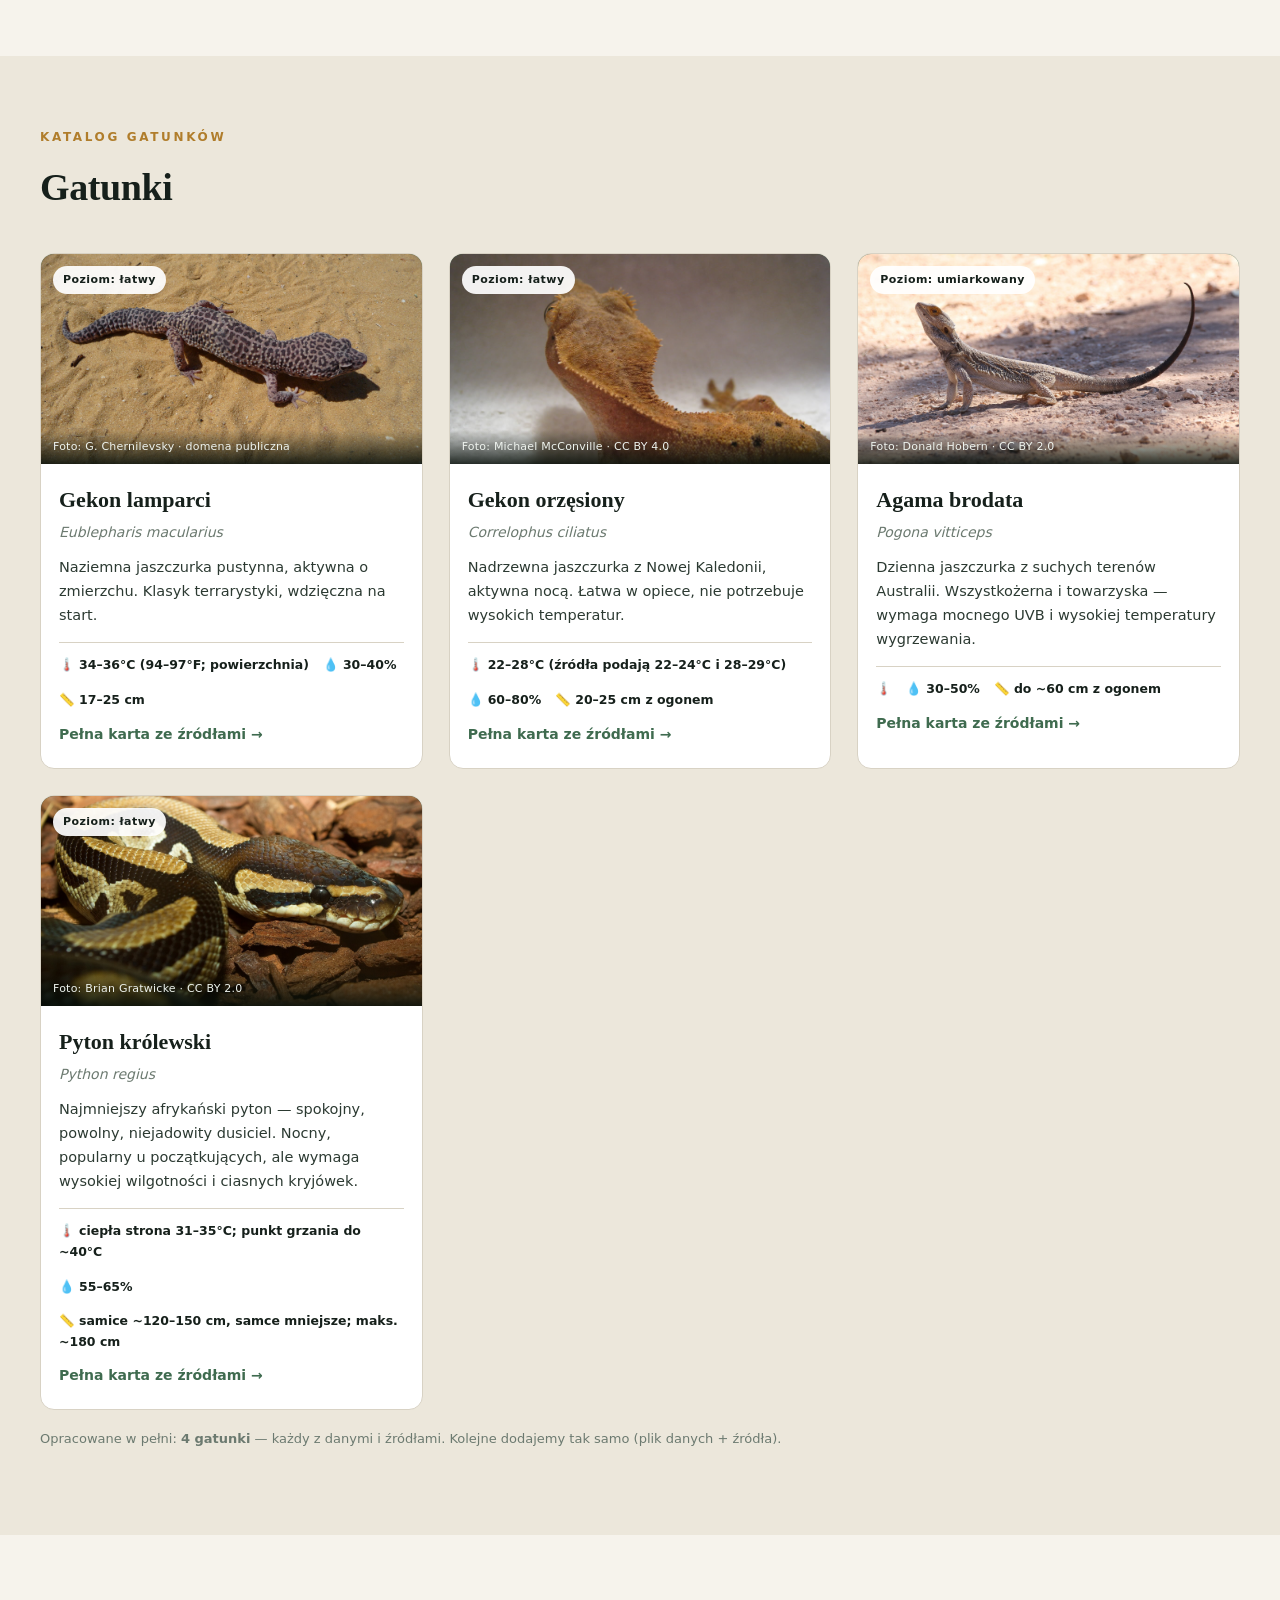
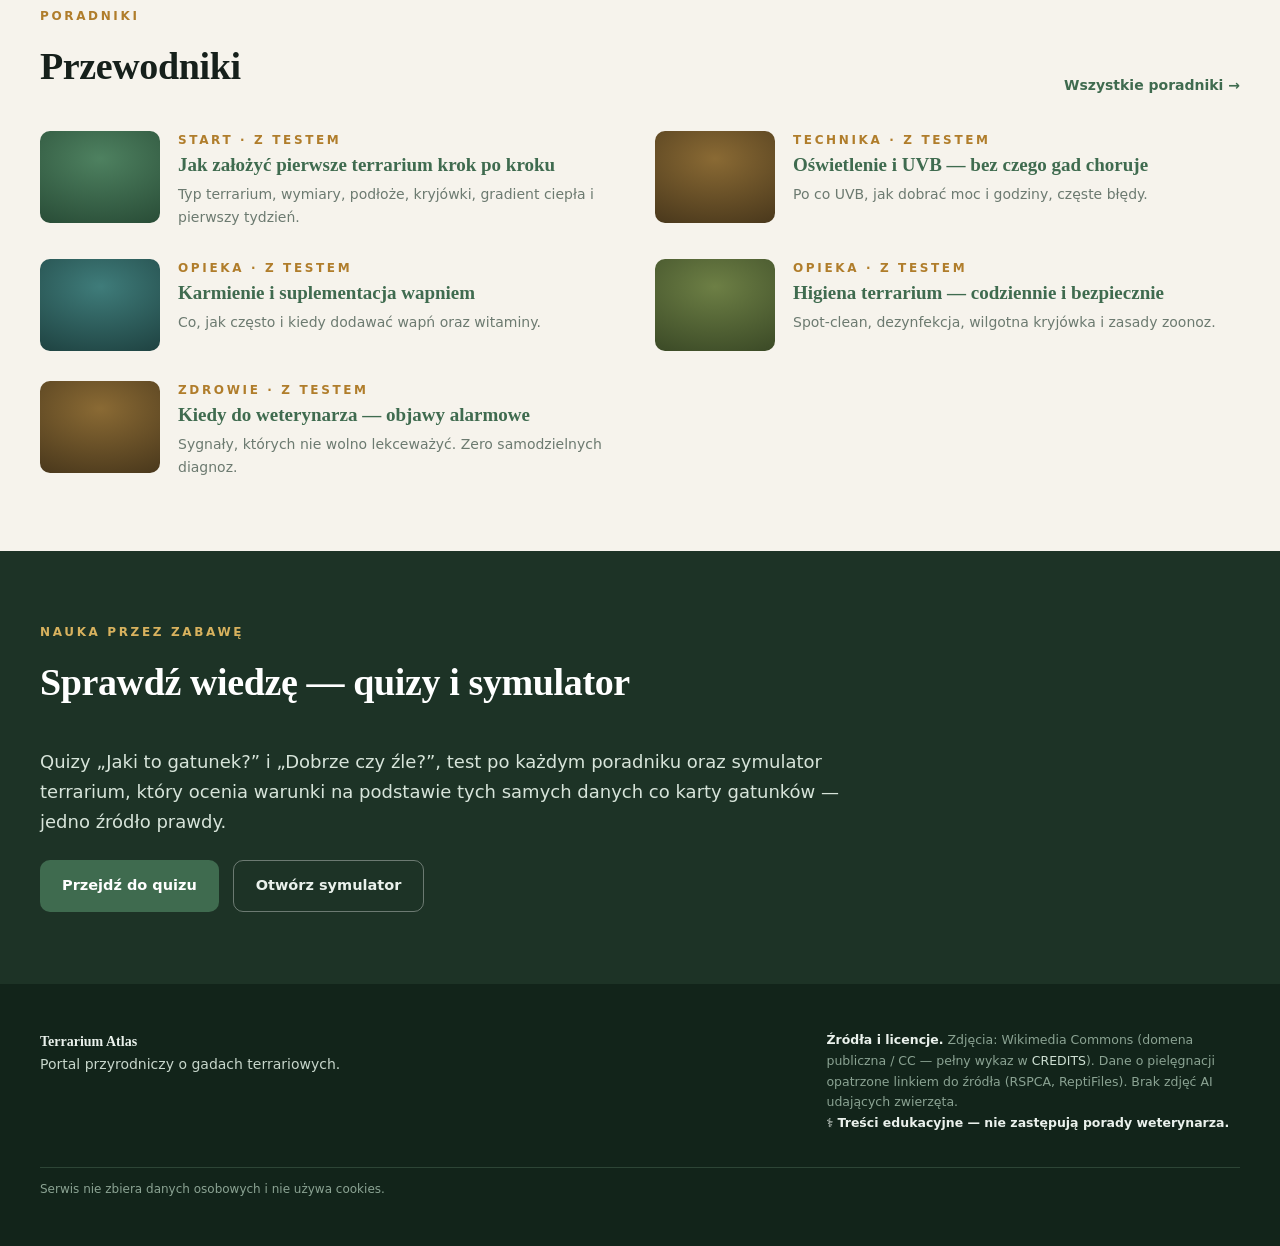
==== commit 45824317: "3 poprawki audytu T15: film bez autoplay, nota prywatności w stopce, rozbita temp. gekona + wilgotno" ====
--- a/index.html
+++ b/index.html
@@ -118,7 +118,7 @@
   function mv(m,L){ var r=m.find(function(x){return x[0]===L;}); return r?r[1]:""; }
   function karta(g){
     var m=g.katalog||{}, me=g.metryczka||[];
-    var temp = mv(me,'Temp. — strefa ciepła') || mv(me,'Temp. — strefa cieplejsza');
+    var temp = mv(me,'Temp. — strefa ciepła') || mv(me,'Temp. — strefa cieplejsza') || mv(me,'Temp. — powierzchnia wygrzewania') || mv(me,'Temp. — strefa wygrzewania');
     var wilg = (mv(me,'Wilgotność')||'').split(' ')[0];
     var roz  = (mv(me,'Rozmiar')||'').split('(')[0].trim();
     return '<a class="card" href="gatunek.html?id='+encodeURIComponent(g.slug)+'" style="color:inherit">'+
--- a/styl.css
+++ b/styl.css
@@ -42,7 +42,43 @@
 .nav .search{display:flex;align-items:center;gap:8px;border:1px solid var(--line);border-radius:999px;
   padding:8px 14px;color:var(--muted);font-size:13.5px;background:#fff}
 .menu{display:flex;gap:22px;align-items:center}
-@media(max-width:720px){ .menu{display:none} .nav .search{display:none} }
+
+/* dropdown „Gatunki” (desktop) — te same pozycje co w menu mobilnym */
+.hasdrop{position:relative;display:flex;align-items:center;gap:4px}
+.hasdrop .caret{color:var(--muted);font-size:11px}
+.hasdrop .dropdown{position:absolute;top:calc(100% + 6px);left:0;min-width:210px;background:#fff;border:1px solid var(--line);
+  border-radius:12px;box-shadow:0 14px 34px rgba(20,40,28,.14);padding:8px;display:none;flex-direction:column;gap:2px;z-index:60}
+.hasdrop:hover .dropdown,.hasdrop:focus-within .dropdown{display:flex}
+.dropdown .ddlnk{padding:9px 12px;border-radius:8px;font-size:14px;color:var(--ink2)}
+.dropdown .ddlnk:hover{background:var(--paper2);color:var(--moss)}
+
+/* hamburger + panel mobilny (pełne menu jako akordeon) */
+.navtoggle{display:none;margin-left:auto;width:44px;height:38px;border:1px solid var(--line);border-radius:10px;
+  background:#fff;cursor:pointer;flex-direction:column;justify-content:center;align-items:center;gap:4px;padding:0}
+.navtoggle span{display:block;width:21px;height:2px;background:var(--ink);border-radius:2px;transition:.2s}
+.nav.open .navtoggle span:nth-child(1){transform:translateY(6px) rotate(45deg)}
+.nav.open .navtoggle span:nth-child(2){opacity:0}
+.nav.open .navtoggle span:nth-child(3){transform:translateY(-6px) rotate(-45deg)}
+.navpanel{display:none}
+
+@media(max-width:720px){
+  .menu{display:none} .nav .search{display:none}
+  .navtoggle{display:flex}
+  .navpanel{display:block;position:fixed;top:66px;left:0;right:0;max-height:calc(100vh - 66px);overflow-y:auto;
+    background:var(--paper);border-bottom:1px solid var(--line);box-shadow:0 18px 40px rgba(20,40,28,.18);
+    transform:translateY(-10px);opacity:0;pointer-events:none;transition:.18s;z-index:55;padding:6px 20px 18px}
+  .nav.open .navpanel{transform:none;opacity:1;pointer-events:auto}
+  .navpanel .nplnk,.npsearch{display:block;padding:14px 4px;border-bottom:1px solid var(--line);color:var(--ink2);font-weight:600;font-size:16px}
+  .npgroup{border-bottom:1px solid var(--line)}
+  .npacc{width:100%;display:flex;align-items:center;justify-content:space-between;gap:10px;background:none;border:0;padding:14px 4px;cursor:pointer}
+  .npacc a{color:var(--ink2);font-weight:700;font-size:16px}
+  .npacc .accx{font-size:22px;line-height:1;color:var(--moss);width:30px;text-align:center;flex:0 0 auto}
+  .npsub{display:none;padding:0 0 8px 14px}
+  .npgroup.exp .npsub{display:block}
+  .npsub a{display:block;padding:11px 4px;color:var(--ink2);font-size:15px;border-bottom:1px dashed var(--line)}
+  .npsub a:last-child{border-bottom:0}
+  .npsearch{color:var(--moss);font-weight:700;border-bottom:0}
+}
 
 /* ——— hero immersyjny ——— */
 .hero{position:relative;min-height:88vh;display:flex;align-items:flex-end;color:#f3efe6;overflow:hidden}
@@ -109,6 +145,7 @@
 .foot .wrap{display:flex;justify-content:space-between;gap:24px;flex-wrap:wrap}
 .foot b{color:#eaf1ec;font-family:var(--serif)}
 .foot .credits{font-size:12.5px;color:#8ba393;max-width:52ch}
+.foot .privline{flex-basis:100%;width:100%;border-top:1px solid var(--line-d);margin-top:10px;padding-top:12px;font-size:12px;color:#8ba393}
 
 /* ——— elementy wspólne ——— */
 .badge{display:inline-block;font-size:11px;font-weight:700;letter-spacing:.03em;padding:4px 11px;border-radius:999px}
